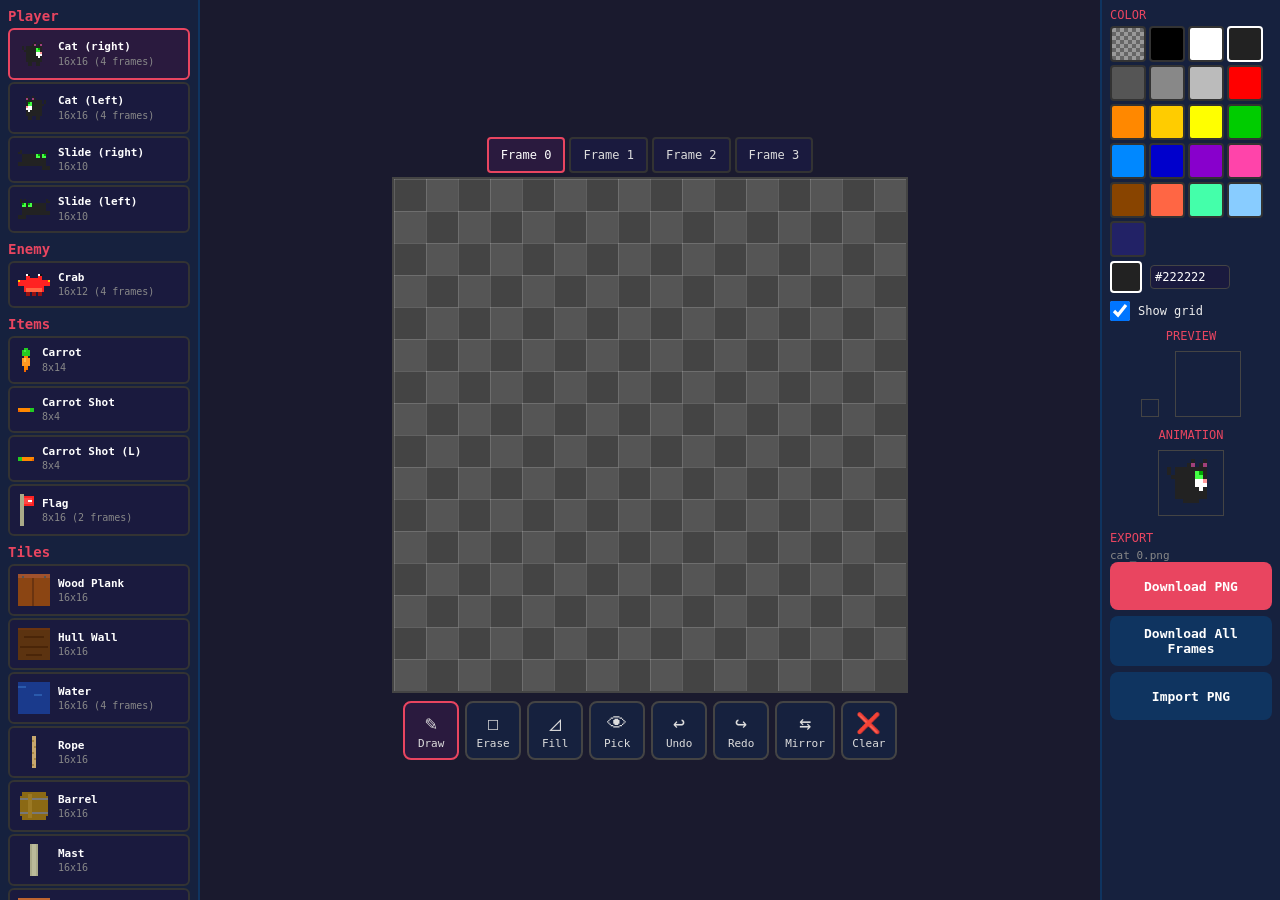
==== editor.html @ 58ae1ca8 "feat: pixel art editor, gameplay polish, and visual overhaul - Add iPad-optimized pixel art editor (" ====
<!DOCTYPE html>
<html lang="en">
<head>
<meta charset="UTF-8">
<meta name="viewport" content="width=device-width, initial-scale=1.0, user-scalable=no">
<title>Round Paws - Pixel Art Editor</title>
<style>
* { margin: 0; padding: 0; box-sizing: border-box; }
html, body { height: 100%; overflow: hidden; background: #1a1a2e; color: #eee; font-family: monospace; }

/* Layout: sidebar | canvas | right panel */
.app { display: flex; height: 100%; }

/* Sidebar: sprite picker */
.sidebar {
  width: 200px; min-width: 200px;
  background: #16213e; border-right: 2px solid #0f3460;
  overflow-y: auto; -webkit-overflow-scrolling: touch;
  padding: 8px;
}
.sidebar h2 { font-size: 14px; color: #e94560; margin: 8px 0 4px; }
.sidebar h2:first-child { margin-top: 0; }
.sprite-btn {
  display: flex; align-items: center; gap: 8px;
  width: 100%; padding: 8px; margin: 2px 0;
  background: #1a1a3e; border: 2px solid #333; border-radius: 6px;
  color: #ddd; font-family: monospace; font-size: 11px;
  cursor: pointer; text-align: left;
  min-height: 44px;
}
.sprite-btn:active, .sprite-btn.active { border-color: #e94560; background: #2a1a3e; }
.sprite-btn canvas { image-rendering: pixelated; flex-shrink: 0; }
.sprite-btn .info { line-height: 1.3; }
.sprite-btn .name { font-weight: bold; color: #fff; }
.sprite-btn .dims { color: #888; font-size: 10px; }

/* Frame tabs for multi-frame sprites */
.frame-tabs { display: flex; gap: 4px; margin: 4px 0; padding: 0 4px; flex-wrap: wrap; }
.frame-tab {
  padding: 6px 12px; min-width: 44px; min-height: 36px;
  background: #1a1a3e; border: 2px solid #333; border-radius: 4px;
  color: #ddd; font-family: monospace; font-size: 12px;
  cursor: pointer; text-align: center;
}
.frame-tab:active, .frame-tab.active { border-color: #e94560; background: #2a1a3e; color: #fff; }

/* Main canvas area */
.main {
  flex: 1; display: flex; flex-direction: column;
  align-items: center; justify-content: center;
  padding: 8px; position: relative; overflow: hidden;
}
#editor-canvas {
  image-rendering: pixelated;
  touch-action: none;
  cursor: crosshair;
  border: 2px solid #444;
}

/* Toolbar */
.toolbar {
  display: flex; gap: 6px; padding: 8px; flex-wrap: wrap;
  justify-content: center;
}
.tool-btn {
  min-width: 56px; min-height: 56px; padding: 8px;
  background: #16213e; border: 2px solid #444; border-radius: 8px;
  color: #ddd; font-family: monospace; font-size: 11px;
  cursor: pointer; text-align: center;
  display: flex; flex-direction: column; align-items: center; justify-content: center;
  gap: 2px;
}
.tool-btn .icon { font-size: 20px; }
.tool-btn:active, .tool-btn.active { border-color: #e94560; background: #2a1a3e; }

/* Right panel: palette + preview + export */
.right-panel {
  width: 180px; min-width: 180px;
  background: #16213e; border-left: 2px solid #0f3460;
  overflow-y: auto; -webkit-overflow-scrolling: touch;
  padding: 8px;
  display: flex; flex-direction: column; gap: 8px;
}
.panel-title { font-size: 12px; color: #e94560; margin-bottom: 4px; }

/* Color palette */
.palette { display: flex; flex-wrap: wrap; gap: 3px; }
.color-swatch {
  width: 36px; height: 36px; border-radius: 4px;
  border: 2px solid #333; cursor: pointer;
}
.color-swatch:active, .color-swatch.active { border-color: #fff; }
.color-swatch.transparent {
  background: linear-gradient(45deg, #666 25%, transparent 25%, transparent 75%, #666 75%),
              linear-gradient(45deg, #666 25%, transparent 25%, transparent 75%, #666 75%);
  background-size: 8px 8px;
  background-position: 0 0, 4px 4px;
  background-color: #999;
}
.current-color {
  display: flex; align-items: center; gap: 8px; margin-top: 4px;
}
.current-color-swatch { width: 32px; height: 32px; border: 2px solid #fff; border-radius: 4px; }
.current-color input {
  width: 80px; padding: 4px; background: #1a1a3e; border: 1px solid #444;
  color: #fff; font-family: monospace; font-size: 12px; border-radius: 4px;
}

/* Preview */
.preview-area { text-align: center; }
.preview-area canvas { image-rendering: pixelated; border: 1px solid #444; margin: 4px; }

/* Export buttons */
.export-btn {
  width: 100%; min-height: 48px; padding: 10px;
  background: #e94560; border: none; border-radius: 8px;
  color: #fff; font-family: monospace; font-size: 13px; font-weight: bold;
  cursor: pointer;
}
.export-btn:active { background: #c73650; }
.export-btn.secondary { background: #0f3460; }
.export-btn.secondary:active { background: #0a2540; }

/* Grid toggle */
.toggle-row { display: flex; align-items: center; gap: 8px; font-size: 12px; }
.toggle-row input { width: 20px; height: 20px; }

.filename-display { font-size: 11px; color: #888; word-break: break-all; margin-top: 2px; }
</style>
</head>
<body>
<div class="app">
  <!-- Sprite picker sidebar -->
  <div class="sidebar" id="sidebar"></div>

  <!-- Main drawing area -->
  <div class="main">
    <div class="frame-tabs" id="frame-tabs"></div>
    <canvas id="editor-canvas"></canvas>
    <div class="toolbar" id="toolbar"></div>
  </div>

  <!-- Right panel: palette, preview, export -->
  <div class="right-panel">
    <div>
      <div class="panel-title">COLOR</div>
      <div class="palette" id="palette"></div>
      <div class="current-color">
        <div class="current-color-swatch" id="current-color-swatch"></div>
        <input type="text" id="color-hex" maxlength="7" placeholder="#000000">
      </div>
    </div>
    <div>
      <div class="toggle-row">
        <input type="checkbox" id="grid-toggle" checked>
        <label for="grid-toggle">Show grid</label>
      </div>
    </div>
    <div class="preview-area">
      <div class="panel-title">PREVIEW</div>
      <canvas id="preview-1x"></canvas>
      <canvas id="preview-4x"></canvas>
      <div id="anim-preview-wrap" style="display:none">
        <div class="panel-title" style="margin-top:4px">ANIMATION</div>
        <canvas id="anim-preview"></canvas>
      </div>
    </div>
    <div>
      <div class="panel-title">EXPORT</div>
      <div class="filename-display" id="filename-display"></div>
      <button class="export-btn" id="btn-download">Download PNG</button>
      <div style="height:6px"></div>
      <button class="export-btn secondary" id="btn-download-all" style="display:none">Download All Frames</button>
      <div style="height:6px"></div>
      <button class="export-btn secondary" id="btn-import">Import PNG</button>
      <input type="file" id="file-input" accept="image/png" style="display:none">
    </div>
  </div>
</div>

<script src="js/sprites.js"></script>
<script src="js/editor.js"></script>
</body>
</html>
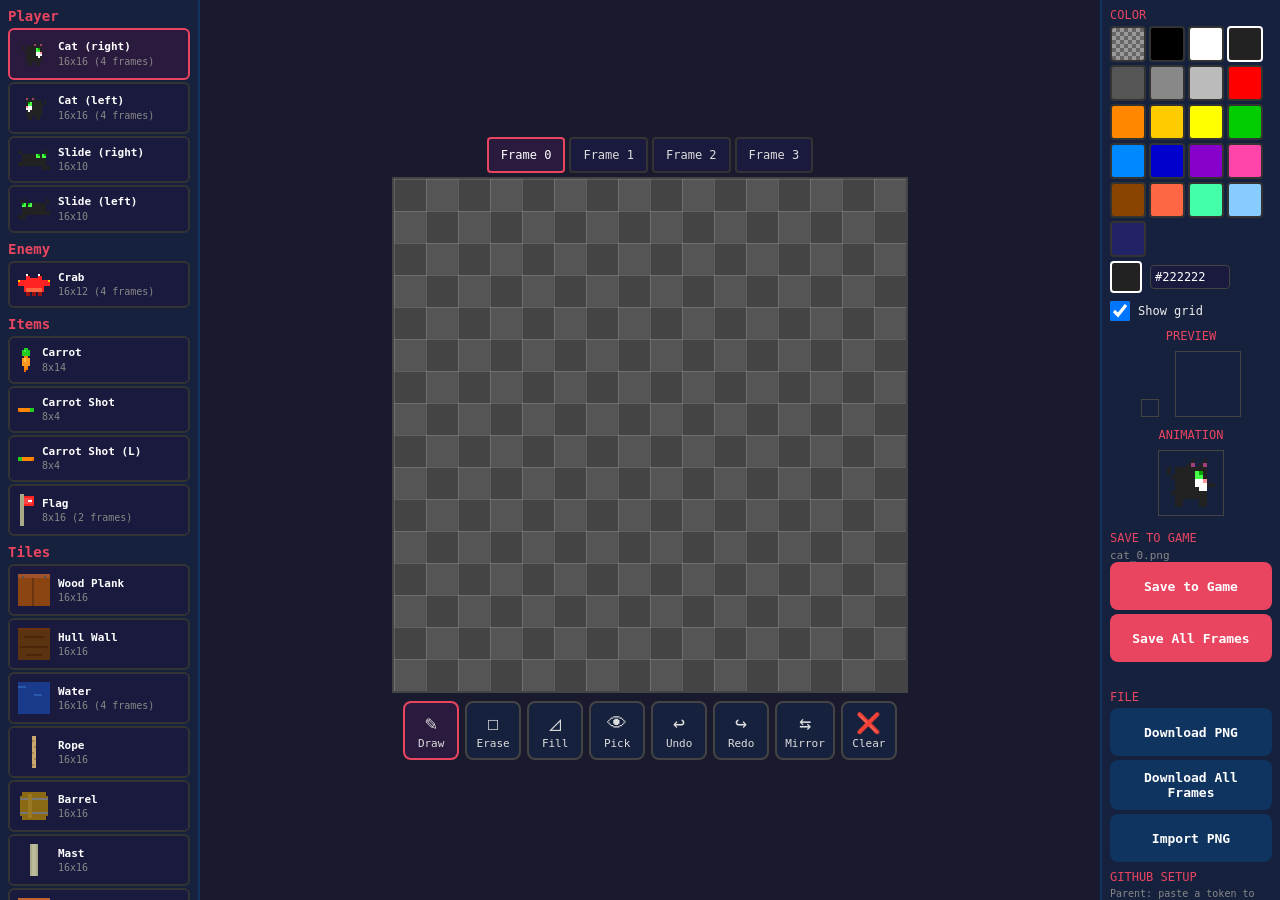
==== commit b2c6e470: "feat: save sprites directly to tiles/ via GitHub API Add "Save to Game" button that commits PNGs dir" ====
--- a/editor.html
+++ b/editor.html
@@ -166,14 +166,28 @@
       </div>
     </div>
     <div>
-      <div class="panel-title">EXPORT</div>
+      <div class="panel-title">SAVE TO GAME</div>
       <div class="filename-display" id="filename-display"></div>
-      <button class="export-btn" id="btn-download">Download PNG</button>
-      <div style="height:6px"></div>
+      <button class="export-btn" id="btn-save-game">Save to Game</button>
+      <div style="height:4px"></div>
+      <button class="export-btn" id="btn-save-all" style="display:none">Save All Frames</button>
+      <div id="save-status" style="font-size:11px; margin-top:4px; min-height:16px;"></div>
+    </div>
+    <div>
+      <div class="panel-title">FILE</div>
+      <button class="export-btn secondary" id="btn-download">Download PNG</button>
+      <div style="height:4px"></div>
       <button class="export-btn secondary" id="btn-download-all" style="display:none">Download All Frames</button>
-      <div style="height:6px"></div>
+      <div style="height:4px"></div>
       <button class="export-btn secondary" id="btn-import">Import PNG</button>
       <input type="file" id="file-input" accept="image/png" style="display:none">
+    </div>
+    <div>
+      <div class="panel-title">GITHUB SETUP</div>
+      <div style="font-size:10px; color:#888; margin-bottom:4px;">Parent: paste a token to enable Save to Game</div>
+      <input type="password" id="gh-token" placeholder="GitHub token" style="width:100%; padding:6px; background:#1a1a3e; border:1px solid #444; color:#fff; font-family:monospace; font-size:11px; border-radius:4px; margin-bottom:4px;">
+      <button class="export-btn secondary" id="btn-save-token" style="font-size:11px; min-height:36px;">Save Token</button>
+      <div id="token-status" style="font-size:10px; margin-top:4px; min-height:14px;"></div>
     </div>
   </div>
 </div>
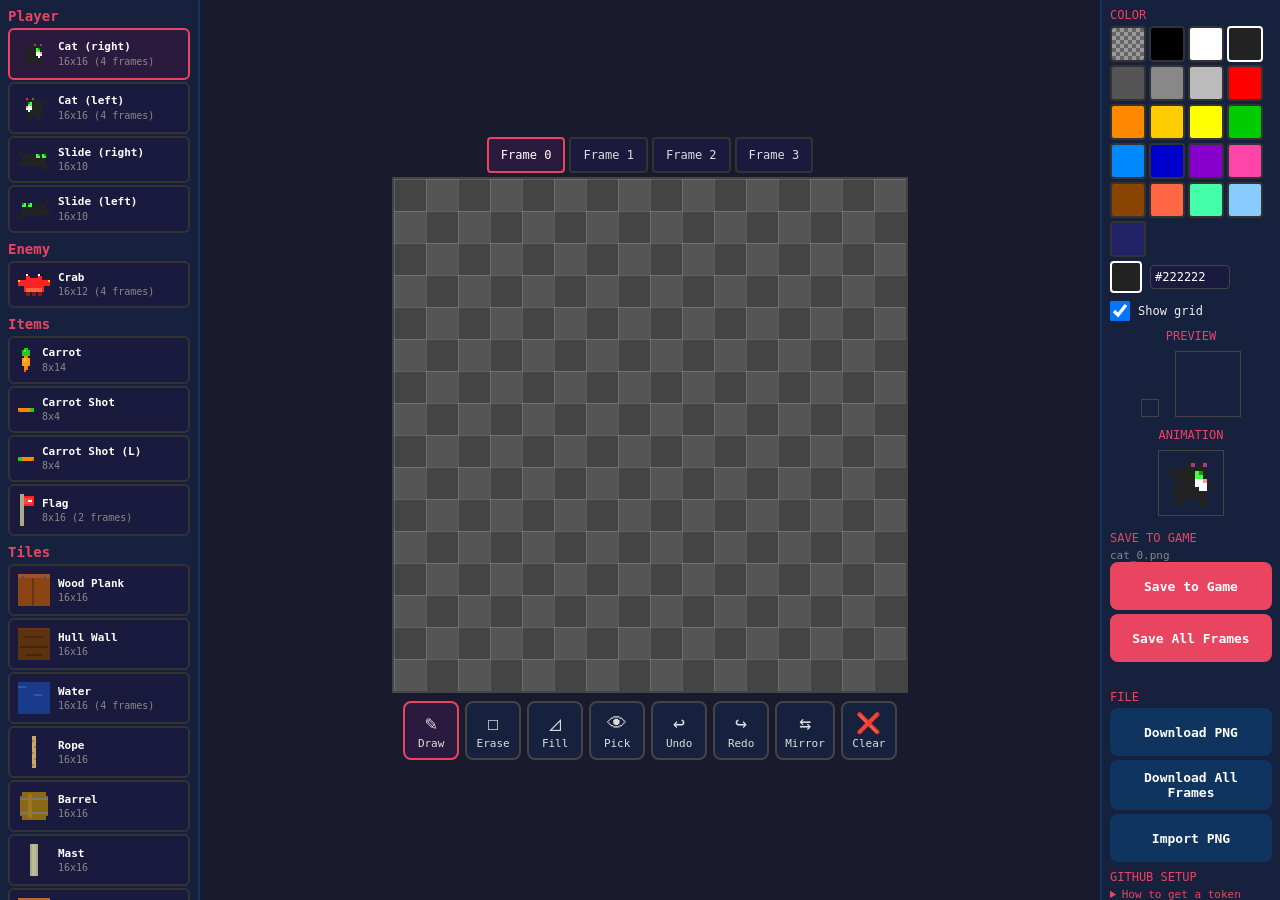
==== commit 72289d05: "docs: add step-by-step token instructions to editor Collapsible "How to get a token" guide in the Gi" ====
--- a/editor.html
+++ b/editor.html
@@ -184,8 +184,19 @@
     </div>
     <div>
       <div class="panel-title">GITHUB SETUP</div>
-      <div style="font-size:10px; color:#888; margin-bottom:4px;">Parent: paste a token to enable Save to Game</div>
-      <input type="password" id="gh-token" placeholder="GitHub token" style="width:100%; padding:6px; background:#1a1a3e; border:1px solid #444; color:#fff; font-family:monospace; font-size:11px; border-radius:4px; margin-bottom:4px;">
+      <details style="font-size:10px; color:#aaa; margin-bottom:6px; cursor:pointer;">
+        <summary style="color:#e94560; font-size:11px;">How to get a token</summary>
+        <ol style="padding-left:16px; margin:6px 0; line-height:1.6; color:#ccc;">
+          <li>Go to <a href="https://github.com/settings/tokens?type=beta" target="_blank" rel="noopener" style="color:#88ccff;">github.com/settings/tokens</a></li>
+          <li>Click <b>"Generate new token"</b></li>
+          <li>Name it <b>Round Paws Editor</b></li>
+          <li>Under <b>Repository access</b>, select <b>"Only select repositories"</b> and pick <b>RoundPaws</b></li>
+          <li>Under <b>Permissions &gt; Repository permissions</b>, set <b>Contents</b> to <b>Read and write</b></li>
+          <li>Click <b>"Generate token"</b></li>
+          <li>Copy the token and paste it below</li>
+        </ol>
+      </details>
+      <input type="password" id="gh-token" placeholder="Paste token here" style="width:100%; padding:6px; background:#1a1a3e; border:1px solid #444; color:#fff; font-family:monospace; font-size:11px; border-radius:4px; margin-bottom:4px;">
       <button class="export-btn secondary" id="btn-save-token" style="font-size:11px; min-height:36px;">Save Token</button>
       <div id="token-status" style="font-size:10px; margin-top:4px; min-height:14px;"></div>
     </div>
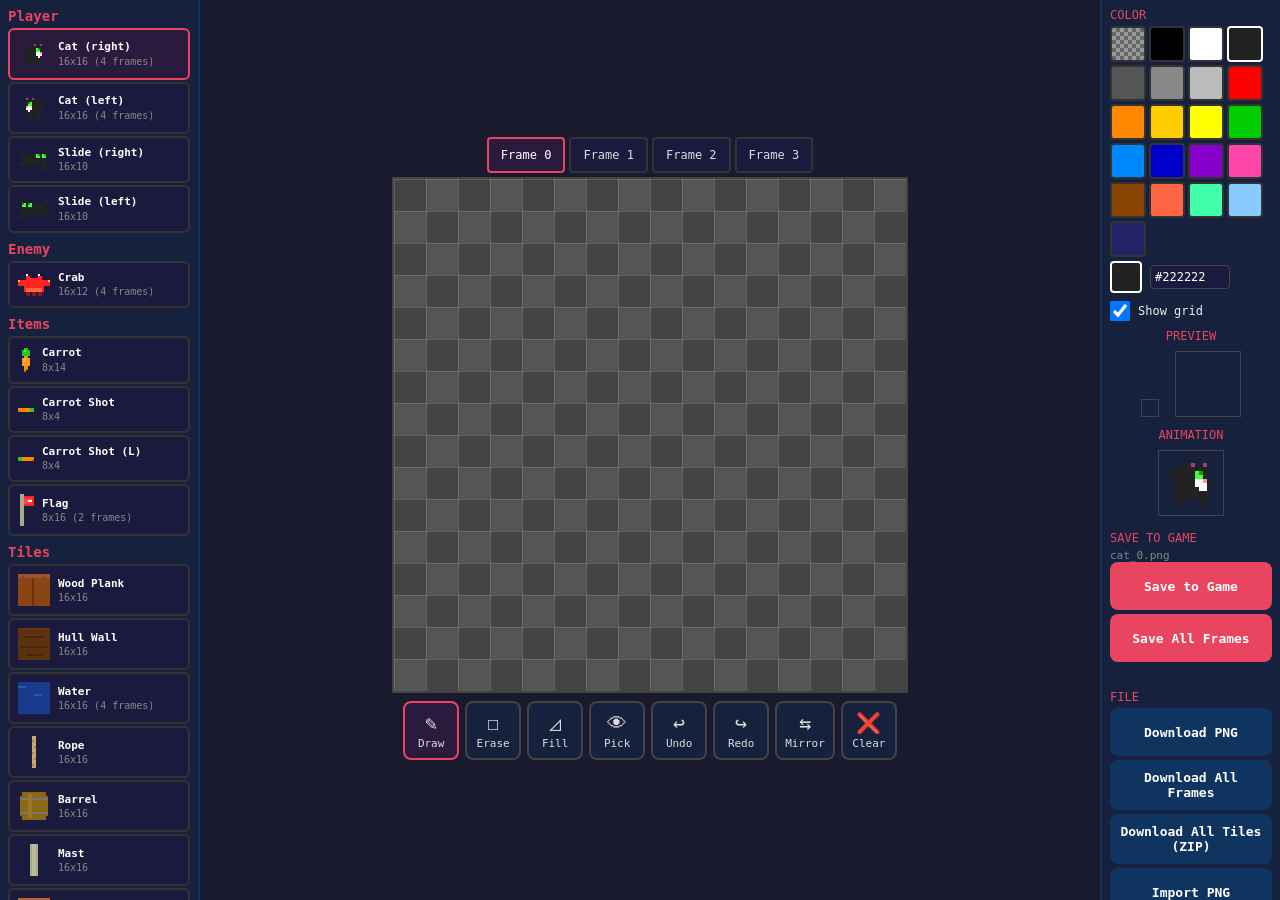
==== commit 618a3ca8: "feat: download all tiles as ZIP with tiles/ directory structure Adds "Download All Tiles (ZIP)" butt" ====
--- a/editor.html
+++ b/editor.html
@@ -178,6 +178,8 @@
       <button class="export-btn secondary" id="btn-download">Download PNG</button>
       <div style="height:4px"></div>
       <button class="export-btn secondary" id="btn-download-all" style="display:none">Download All Frames</button>
+      <div style="height:4px"></div>
+      <button class="export-btn secondary" id="btn-download-zip">Download All Tiles (ZIP)</button>
       <div style="height:4px"></div>
       <button class="export-btn secondary" id="btn-import">Import PNG</button>
       <input type="file" id="file-input" accept="image/png" style="display:none">
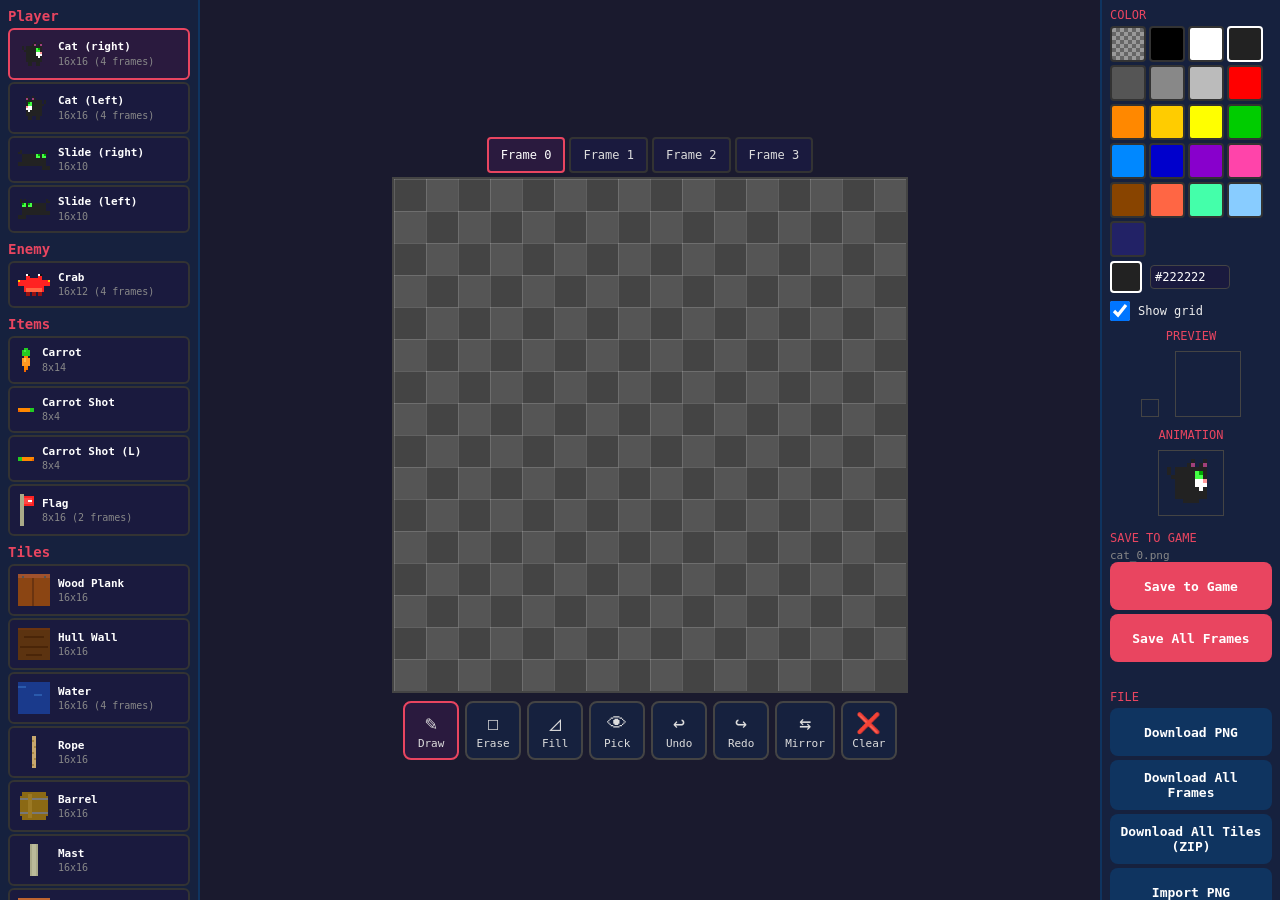
==== commit ef7846af: "feat: local dev server for saving tiles directly to disk Add server.js (node server.js) that serves " ====
--- a/editor.html
+++ b/editor.html
@@ -184,7 +184,7 @@
       <button class="export-btn secondary" id="btn-import">Import PNG</button>
       <input type="file" id="file-input" accept="image/png" style="display:none">
     </div>
-    <div>
+    <div id="gh-setup">
       <div class="panel-title">GITHUB SETUP</div>
       <details style="font-size:10px; color:#aaa; margin-bottom:6px; cursor:pointer;">
         <summary style="color:#e94560; font-size:11px;">How to get a token</summary>
